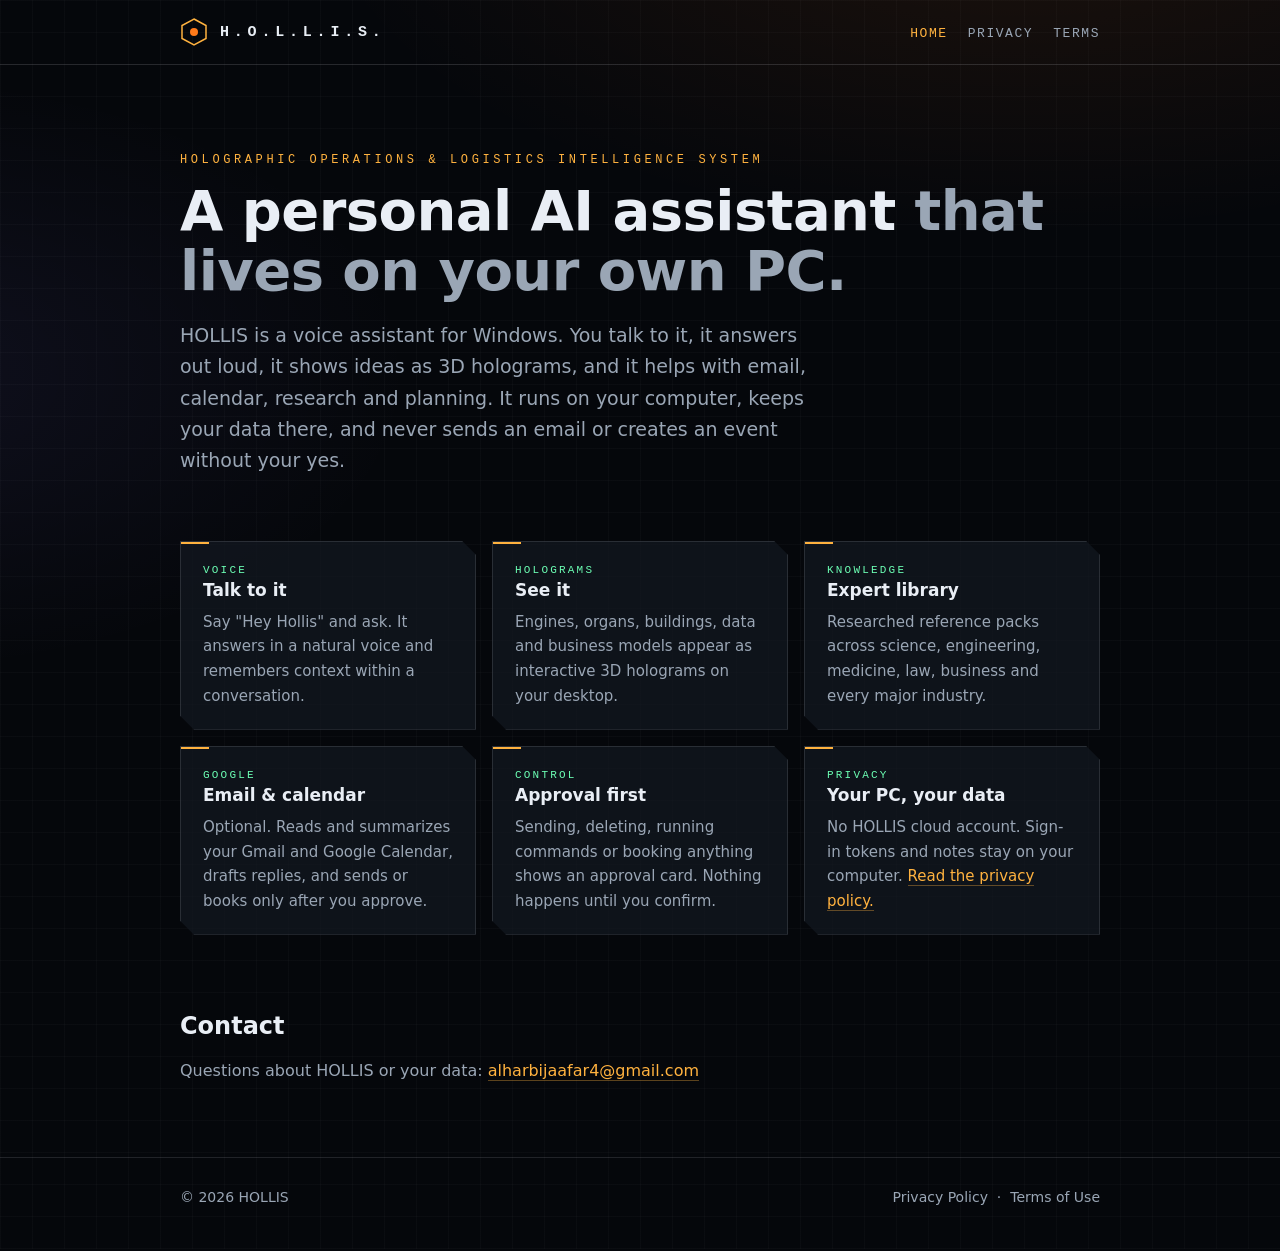
==== index.html @ 884643ba "Create index.html" ====
<!doctype html>
<html lang="en">
<head>
<meta charset="utf-8">
<meta name="viewport" content="width=device-width, initial-scale=1">
<title>HOLLIS</title>
<meta name="description" content="HOLLIS (Holographic Operations & Logistics Intelligence System) is a personal AI assistant that runs on your own Windows PC.">
<!-- GOOGLE-SITE-VERIFICATION: paste Google Search Console's meta tag on the next line -->

<link rel="stylesheet" href="style.css">
</head>
<body>
<header class="top"><div class="wrap">
  <a class="mark" href="index.html" aria-label="HOLLIS home">
    <svg width="28" height="28" viewBox="0 0 28 28" aria-hidden="true"><polygon points="14,1 26,7.5 26,20.5 14,27 2,20.5 2,7.5" fill="none" stroke="#ffb23f" stroke-width="1.5"/><circle cx="14" cy="14" r="4" fill="#ff7a1a"/></svg>
    H.O.L.L.I.S.
  </a>
  <nav><a href="index.html" aria-current="page">Home</a><a href="privacy.html">Privacy</a><a href="terms.html">Terms</a></nav>
</div></header>

<main class="wrap">
  <section class="hero">
    <div class="eyebrow">Holographic Operations &amp; Logistics Intelligence System</div>
    <h1>A personal AI assistant <span class="dim">that lives on your own PC.</span></h1>
    <p class="lede">HOLLIS is a voice assistant for Windows. You talk to it, it answers out loud, it shows ideas as
      3D holograms, and it helps with email, calendar, research and planning. It runs on your computer, keeps your
      data there, and never sends an email or creates an event without your yes.</p>
  </section>

  <div class="grid">
    <div class="card"><div class="tag">Voice</div><h3>Talk to it</h3><p>Say "Hey Hollis" and ask. It answers in a natural voice and remembers context within a conversation.</p></div>
    <div class="card"><div class="tag">Holograms</div><h3>See it</h3><p>Engines, organs, buildings, data and business models appear as interactive 3D holograms on your desktop.</p></div>
    <div class="card"><div class="tag">Knowledge</div><h3>Expert library</h3><p>Researched reference packs across science, engineering, medicine, law, business and every major industry.</p></div>
    <div class="card"><div class="tag">Google</div><h3>Email &amp; calendar</h3><p>Optional. Reads and summarizes your Gmail and Google Calendar, drafts replies, and sends or books only after you approve.</p></div>
    <div class="card"><div class="tag">Control</div><h3>Approval first</h3><p>Sending, deleting, running commands or booking anything shows an approval card. Nothing happens until you confirm.</p></div>
    <div class="card"><div class="tag">Privacy</div><h3>Your PC, your data</h3><p>No HOLLIS cloud account. Sign-in tokens and notes stay on your computer. <a href="privacy.html">Read the privacy policy.</a></p></div>
  </div>

  <section style="margin-bottom:72px">
    <h2>Contact</h2>
    <p class="lede" style="font-size:16px">Questions about HOLLIS or your data: <a href="mailto:alharbijaafar4@gmail.com">alharbijaafar4@gmail.com</a></p>
  </section>
</main>

<footer><div class="wrap">
  <span>&copy; 2026 HOLLIS</span>
  <span><a href="privacy.html">Privacy Policy</a> &nbsp;·&nbsp; <a href="terms.html">Terms of Use</a></span>
</div></footer>
</body>
</html>
---- style.css ----
:root {
  --bg: #05070b;
  --panel: rgba(18, 24, 33, .72);
  --line: rgba(233, 238, 245, .12);
  --text: #e9eef5;
  --muted: #9aa6b5;
  --amber: #ffb23f;
  --ember: #ff7a1a;
  --violet: #8c7bff;
  --green: #6cffb4;
  --mono: ui-monospace, "Cascadia Code", "JetBrains Mono", Consolas, monospace;
  --sans: "Segoe UI", system-ui, -apple-system, Roboto, Helvetica, Arial, sans-serif;
}
* { box-sizing: border-box; }
html { -webkit-text-size-adjust: 100%; }
body {
  margin: 0; background: var(--bg); color: var(--text); font: 16px/1.65 var(--sans);
  background-image:
    radial-gradient(1200px 600px at 80% -10%, rgba(255, 122, 26, .10), transparent 60%),
    radial-gradient(900px 500px at -10% 30%, rgba(140, 123, 255, .08), transparent 60%),
    linear-gradient(rgba(233, 238, 245, .025) 1px, transparent 1px),
    linear-gradient(90deg, rgba(233, 238, 245, .025) 1px, transparent 1px);
  background-size: auto, auto, 32px 32px, 32px 32px;
  min-height: 100vh;
}
a { color: var(--amber); text-decoration: none; border-bottom: 1px solid rgba(255, 178, 63, .35); }
a:hover { border-bottom-color: var(--amber); }
.wrap { max-width: 960px; margin: 0 auto; padding: 0 20px; }
header.top { border-bottom: 1px solid var(--line); }
header.top .wrap { display: flex; align-items: center; justify-content: space-between; height: 64px; gap: 16px; }
.mark { display: flex; align-items: center; gap: 12px; font: 600 15px var(--mono); letter-spacing: .32em; color: var(--text); border: 0; }
.mark svg { flex: none; }
nav a { font: 13px var(--mono); letter-spacing: .12em; text-transform: uppercase; color: var(--muted); border: 0; margin-left: 20px; }
nav a:hover, nav a[aria-current] { color: var(--amber); }
.hero { padding: 88px 0 56px; }
.eyebrow { font: 12px var(--mono); letter-spacing: .3em; text-transform: uppercase; color: var(--amber); }
h1 { font-size: clamp(34px, 6vw, 56px); line-height: 1.08; margin: 14px 0 18px; letter-spacing: -.01em; }
h1 .dim { color: var(--muted); }
.lede { font-size: 19px; color: var(--muted); max-width: 640px; margin: 0; }
.grid { display: grid; grid-template-columns: repeat(auto-fit, minmax(240px, 1fr)); gap: 16px; margin: 8px 0 72px; }
.card {
  background: var(--panel); border: 1px solid var(--line); padding: 22px 22px 20px; position: relative;
  clip-path: polygon(0 0, calc(100% - 14px) 0, 100% 14px, 100% 100%, 14px 100%, 0 calc(100% - 14px));
}
.card::before { content: ""; position: absolute; left: 0; top: 0; width: 28px; height: 2px; background: var(--amber); }
.card h3 { margin: 0 0 6px; font-size: 17px; }
.card p { margin: 0; color: var(--muted); font-size: 15px; }
.tag { font: 11px var(--mono); letter-spacing: .2em; color: var(--green); text-transform: uppercase; }
section h2 { font-size: 24px; margin: 0 0 12px; }
.doc { padding: 56px 20px 80px; max-width: 760px; }
.doc h1 { font-size: clamp(30px, 5vw, 42px); }
.doc h2 { font-size: 20px; margin: 40px 0 10px; padding-top: 14px; border-top: 1px solid var(--line); }
.doc p, .doc li { color: #cfd7e2; }
.doc ul { padding-left: 22px; }
.doc li { margin: 6px 0; }
.doc code { font: 14px var(--mono); color: var(--amber); background: rgba(255, 178, 63, .08); padding: 1px 6px; }
.meta { font: 13px var(--mono); color: var(--muted); letter-spacing: .06em; }
table { width: 100%; border-collapse: collapse; margin: 12px 0; font-size: 15px; }
th, td { text-align: left; vertical-align: top; padding: 10px 12px; border-bottom: 1px solid var(--line); }
th { font: 12px var(--mono); letter-spacing: .14em; text-transform: uppercase; color: var(--muted); font-weight: 400; }
td code { white-space: nowrap; }
.note { border-left: 2px solid var(--violet); background: rgba(140, 123, 255, .07); padding: 12px 16px; margin: 16px 0; }
footer { border-top: 1px solid var(--line); padding: 28px 0 40px; color: var(--muted); font-size: 14px; }
footer .wrap { display: flex; flex-wrap: wrap; gap: 8px 24px; justify-content: space-between; }
footer a { color: var(--muted); border: 0; }
footer a:hover { color: var(--amber); }
@media (max-width: 560px) {
  header.top .wrap { height: auto; padding-top: 14px; padding-bottom: 14px; flex-wrap: wrap; }
  nav a { margin: 0 16px 0 0; }
  .hero { padding: 56px 0 40px; }
  table, thead, tbody, tr, th, td { display: block; }
  thead { display: none; }
  td { border: 0; padding: 4px 0; }
  tr { border-bottom: 1px solid var(--line); padding: 10px 0; }
}
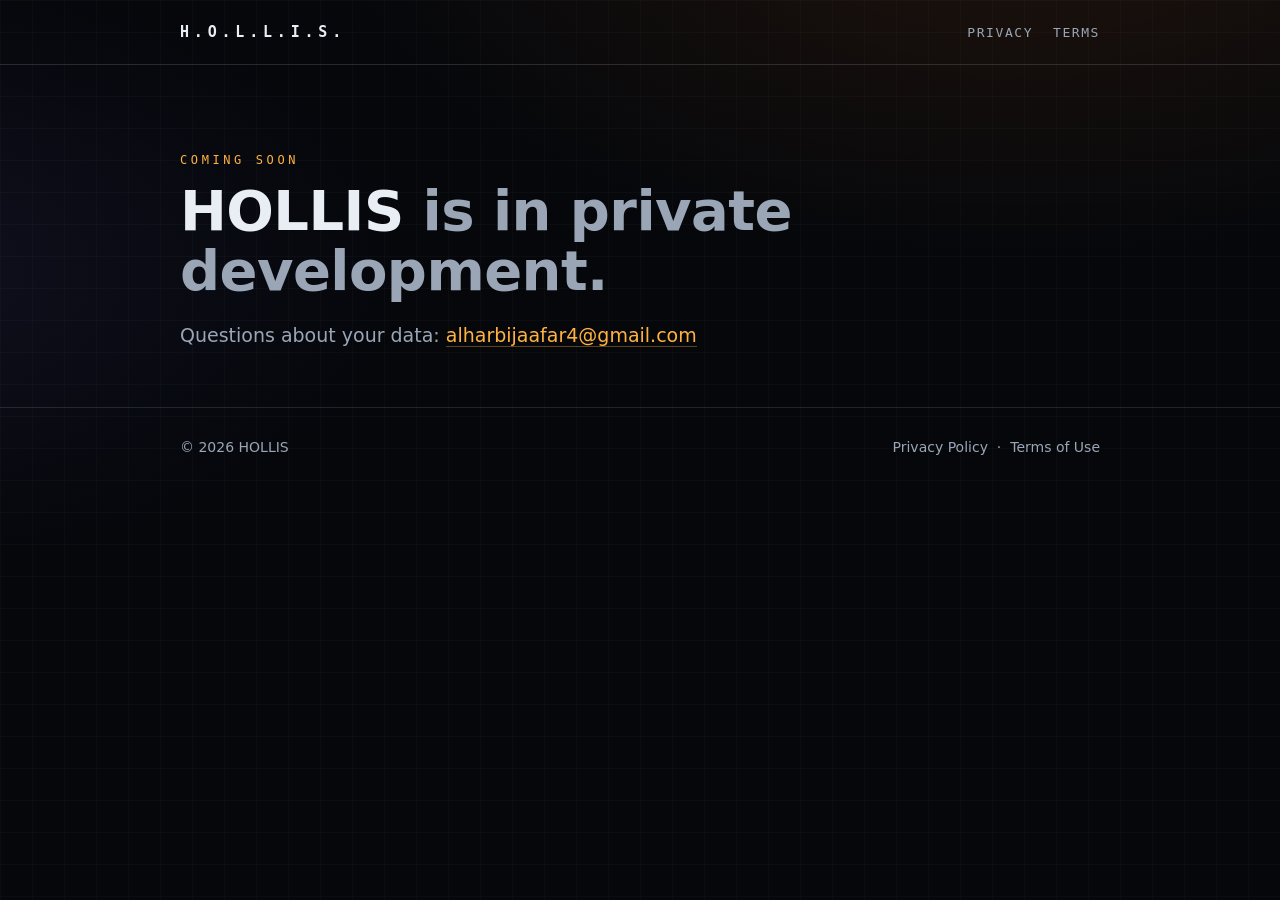
==== commit 805088de: "Hide site until launch: coming-soon home page" ====
--- a/index.html
+++ b/index.html
@@ -3,48 +3,25 @@
 <head>
 <meta charset="utf-8">
 <meta name="viewport" content="width=device-width, initial-scale=1">
+<meta name="robots" content="noindex, nofollow">
 <title>HOLLIS</title>
-<meta name="description" content="HOLLIS (Holographic Operations & Logistics Intelligence System) is a personal AI assistant that runs on your own Windows PC.">
-<!-- GOOGLE-SITE-VERIFICATION: paste Google Search Console's meta tag on the next line -->
-
 <link rel="stylesheet" href="style.css">
 </head>
 <body>
 <header class="top"><div class="wrap">
-  <a class="mark" href="index.html" aria-label="HOLLIS home">
-    <svg width="28" height="28" viewBox="0 0 28 28" aria-hidden="true"><polygon points="14,1 26,7.5 26,20.5 14,27 2,20.5 2,7.5" fill="none" stroke="#ffb23f" stroke-width="1.5"/><circle cx="14" cy="14" r="4" fill="#ff7a1a"/></svg>
-    H.O.L.L.I.S.
-  </a>
-  <nav><a href="index.html" aria-current="page">Home</a><a href="privacy.html">Privacy</a><a href="terms.html">Terms</a></nav>
+<span class="mark">H.O.L.L.I.S.</span>
+<nav><a href="privacy.html">Privacy</a><a href="terms.html">Terms</a></nav>
 </div></header>
-
 <main class="wrap">
-  <section class="hero">
-    <div class="eyebrow">Holographic Operations &amp; Logistics Intelligence System</div>
-    <h1>A personal AI assistant <span class="dim">that lives on your own PC.</span></h1>
-    <p class="lede">HOLLIS is a voice assistant for Windows. You talk to it, it answers out loud, it shows ideas as
-      3D holograms, and it helps with email, calendar, research and planning. It runs on your computer, keeps your
-      data there, and never sends an email or creates an event without your yes.</p>
-  </section>
-
-  <div class="grid">
-    <div class="card"><div class="tag">Voice</div><h3>Talk to it</h3><p>Say "Hey Hollis" and ask. It answers in a natural voice and remembers context within a conversation.</p></div>
-    <div class="card"><div class="tag">Holograms</div><h3>See it</h3><p>Engines, organs, buildings, data and business models appear as interactive 3D holograms on your desktop.</p></div>
-    <div class="card"><div class="tag">Knowledge</div><h3>Expert library</h3><p>Researched reference packs across science, engineering, medicine, law, business and every major industry.</p></div>
-    <div class="card"><div class="tag">Google</div><h3>Email &amp; calendar</h3><p>Optional. Reads and summarizes your Gmail and Google Calendar, drafts replies, and sends or books only after you approve.</p></div>
-    <div class="card"><div class="tag">Control</div><h3>Approval first</h3><p>Sending, deleting, running commands or booking anything shows an approval card. Nothing happens until you confirm.</p></div>
-    <div class="card"><div class="tag">Privacy</div><h3>Your PC, your data</h3><p>No HOLLIS cloud account. Sign-in tokens and notes stay on your computer. <a href="privacy.html">Read the privacy policy.</a></p></div>
-  </div>
-
-  <section style="margin-bottom:72px">
-    <h2>Contact</h2>
-    <p class="lede" style="font-size:16px">Questions about HOLLIS or your data: <a href="mailto:alharbijaafar4@gmail.com">alharbijaafar4@gmail.com</a></p>
-  </section>
+<section class="hero">
+<div class="eyebrow">Coming soon</div>
+<h1>HOLLIS <span class="dim">is in private development.</span></h1>
+<p class="lede">Questions about your data: <a href="mailto:alharbijaafar4@gmail.com">alharbijaafar4@gmail.com</a></p>
+</section>
 </main>
-
 <footer><div class="wrap">
-  <span>&copy; 2026 HOLLIS</span>
-  <span><a href="privacy.html">Privacy Policy</a> &nbsp;·&nbsp; <a href="terms.html">Terms of Use</a></span>
+<span>&copy; 2026 HOLLIS</span>
+<span><a href="privacy.html">Privacy Policy</a> &nbsp;·&nbsp; <a href="terms.html">Terms of Use</a></span>
 </div></footer>
 </body>
 </html>
